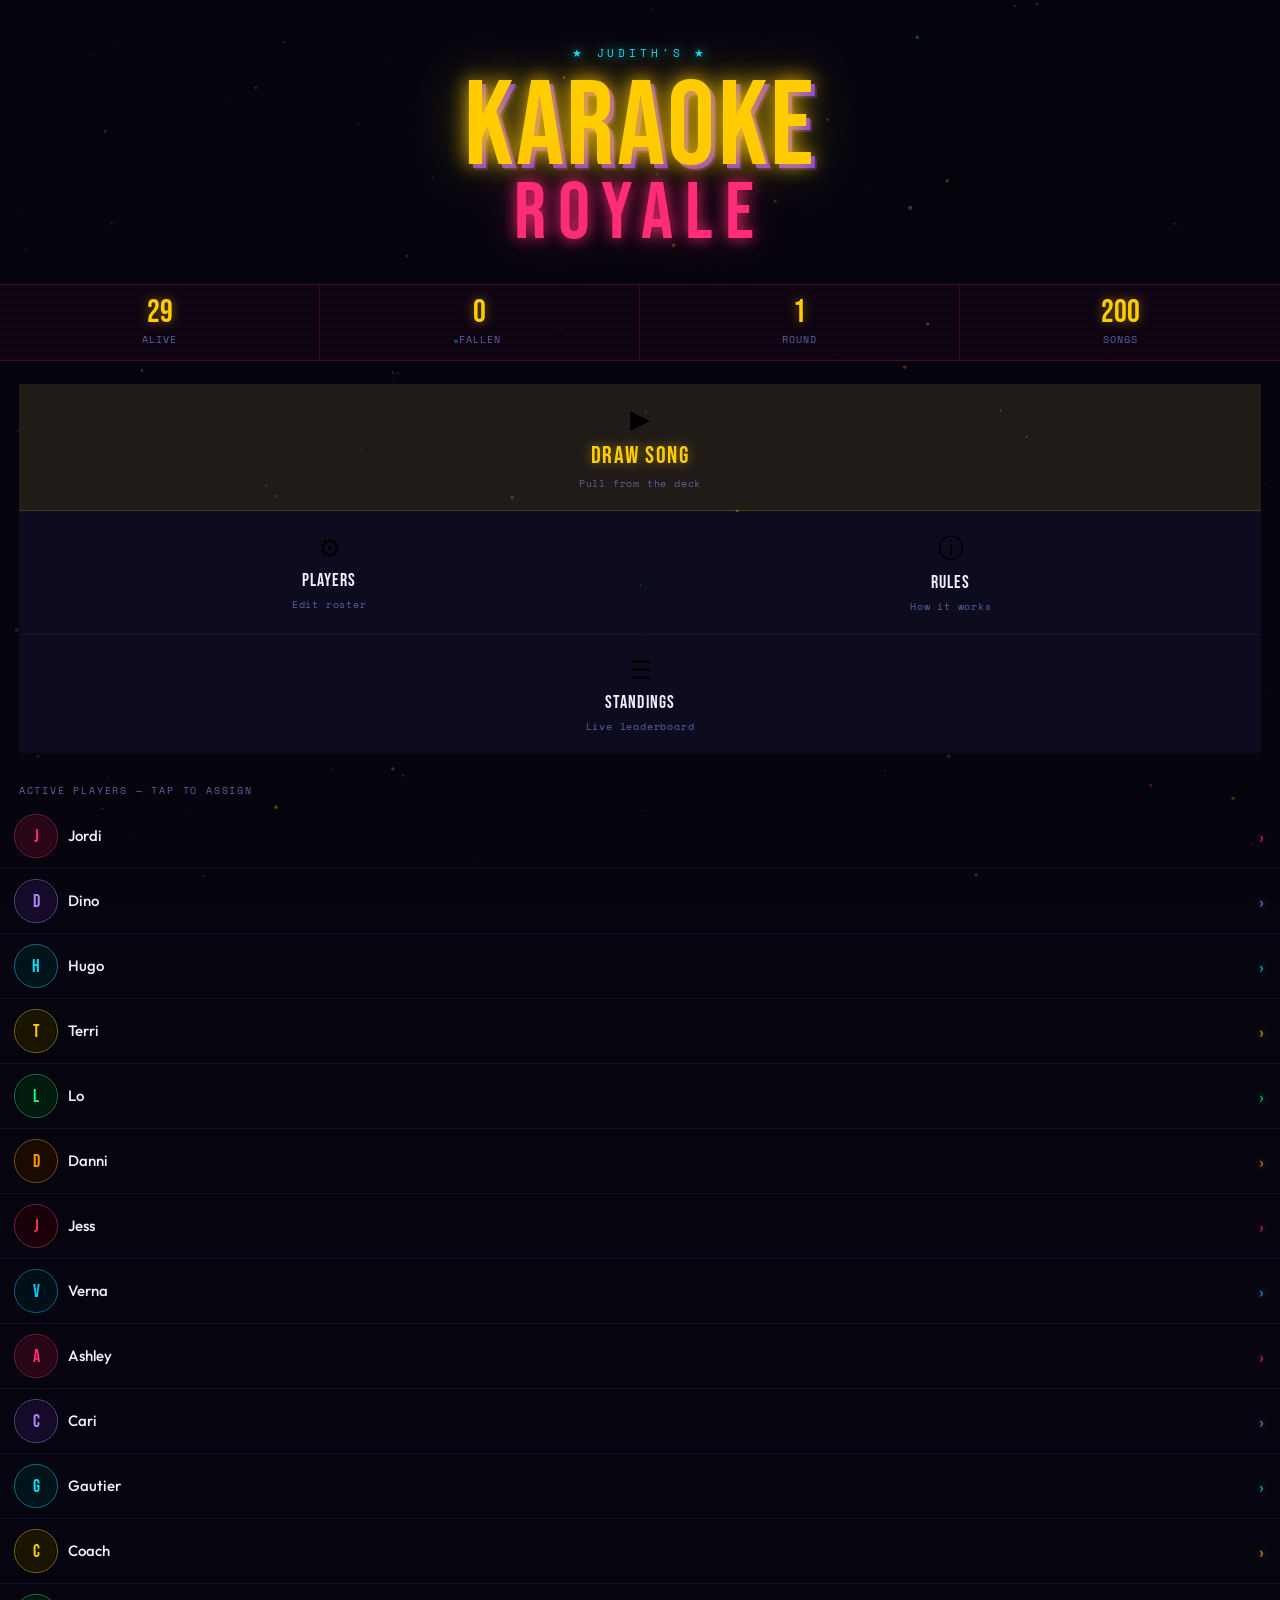
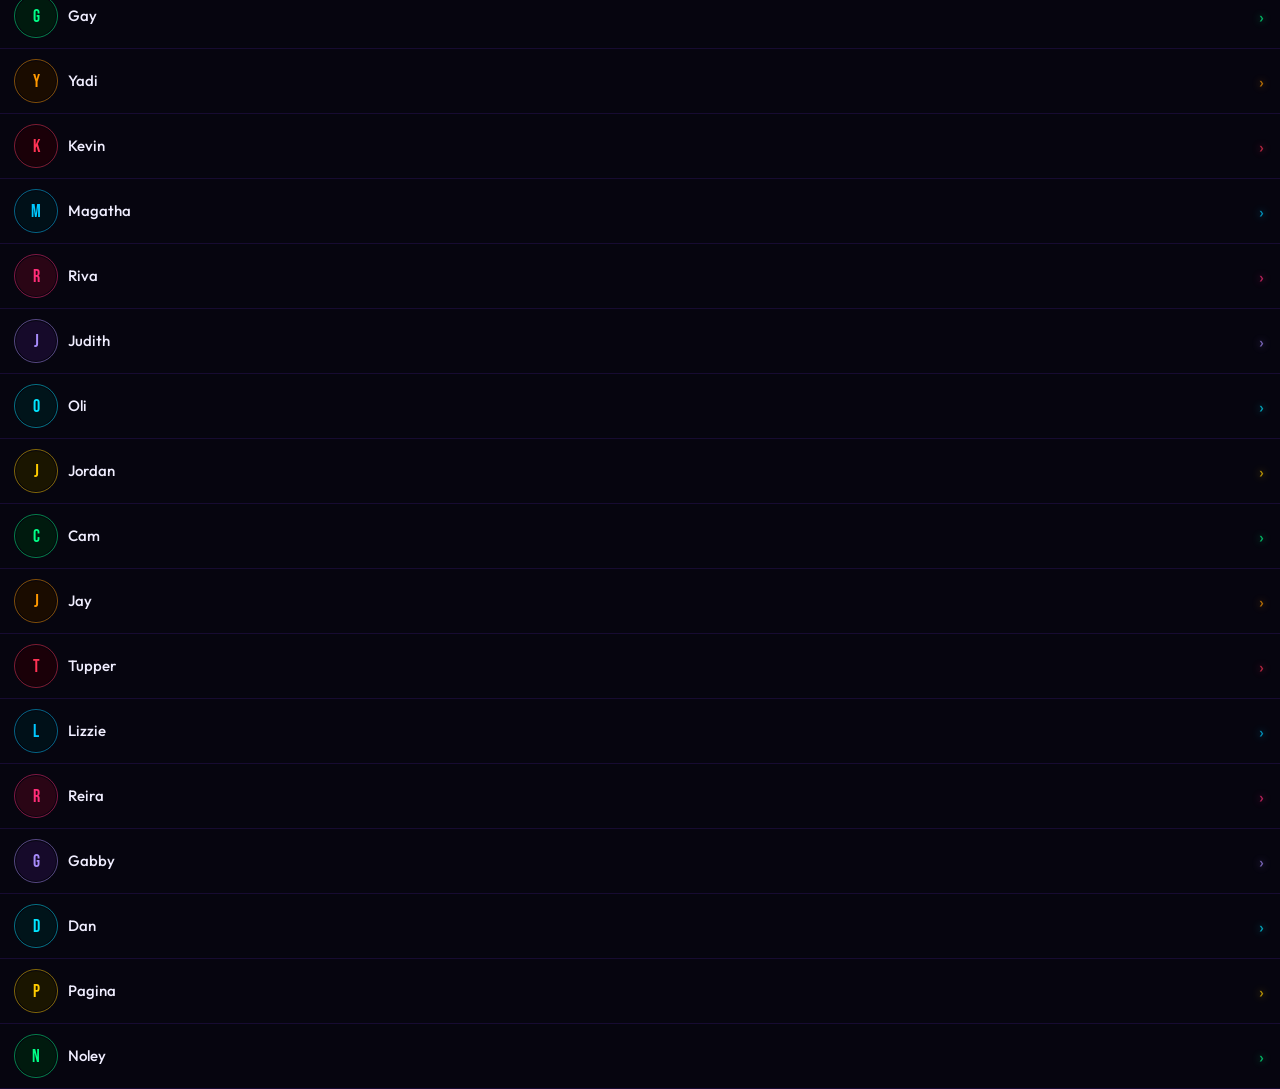
==== assets/games/karaoke-royale.html @ 1a789329 "Add Karaoke Showdown game with password gate and embedded Karaoke Royale app - Add Karaoke Showdown " ====
<!DOCTYPE html>
<html lang="en">
<head>
<meta charset="UTF-8">
<meta name="viewport" content="width=device-width, initial-scale=1.0">
<title>Karaoke Royale</title>
<link rel="preconnect" href="https://fonts.googleapis.com">
<link href="https://fonts.googleapis.com/css2?family=Bebas+Neue&family=Outfit:wght@300;400;500;600&family=Space+Mono:ital,wght@0,400;0,700;1,400&display=swap" rel="stylesheet">
<style>
:root {
  --bg: #06050f;
  --bg2: #0d0b1e;
  --bg3: #13112a;
  --neon: #ff2d78;
  --neon2: #7b2fff;
  --neon3: #00e5ff;
  --gold: #ffcc00;
  --gold2: #ff9900;
  --green: #00ff88;
  --red: #ff3355;
  --text: #f0eeff;
  --dim: #6060a0;
  --mid: #a090d0;
  --glow-pink: rgba(255,45,120,0.35);
  --glow-purple: rgba(123,47,255,0.35);
  --glow-cyan: rgba(0,229,255,0.3);
  --font-display: 'Bebas Neue', impact, sans-serif;
  --font-body: 'Outfit', sans-serif;
  --font-mono: 'Space Mono', monospace;
}

*{box-sizing:border-box;margin:0;padding:0}

html,body{
  background:var(--bg);
  color:var(--text);
  font-family:var(--font-body);
  font-size:15px;
  line-height:1.5;
  min-height:100vh;
  overflow-x:hidden;
  cursor:default;
}

/* ── Canvas background ── */
#bg-canvas{
  position:fixed;inset:0;z-index:0;
  pointer-events:none;
  opacity:0.6;
}

/* ── Scanlines overlay ── */
body::after{
  content:'';
  position:fixed;inset:0;
  background:repeating-linear-gradient(0deg,transparent,transparent 2px,rgba(0,0,0,0.08) 2px,rgba(0,0,0,0.08) 4px);
  pointer-events:none;z-index:1;
}

/* ── App shell ── */
#app{position:relative;z-index:2;min-height:100vh;}

/* ── Screen transitions ── */
.screen{display:none;animation:screenIn 0.4s cubic-bezier(.2,0,.1,1) both;}
.screen.active{display:block;}
@keyframes screenIn{
  from{opacity:0;transform:translateY(20px);}
  to{opacity:1;transform:translateY(0);}
}

/* ── Neon text ── */
.neon-text{
  text-shadow:0 0 10px currentColor,0 0 30px currentColor,0 0 60px currentColor;
}

/* ── Glitch animation ── */
@keyframes glitch{
  0%,95%,100%{transform:translate(0);}
  96%{transform:translate(-3px,1px);filter:hue-rotate(90deg);}
  97%{transform:translate(3px,-1px);filter:hue-rotate(-90deg);}
  98%{transform:translate(-2px,0);filter:none;}
  99%{transform:translate(2px,1px);}
}
.glitch{animation:glitch 4s infinite;}

/* ── Logo ── */
.logo-wrap{
  padding:3rem 1.5rem 2rem;
  text-align:center;
  position:relative;
}
.logo-top{
  font-family:var(--font-mono);
  font-size:11px;letter-spacing:.35em;
  color:var(--neon3);text-transform:uppercase;
  margin-bottom:12px;
  text-shadow:0 0 12px var(--neon3);
}
.logo-main{
  font-family:var(--font-display);
  font-size:clamp(70px,18vw,120px);
  line-height:.9;
  letter-spacing:.02em;
  color:var(--gold);
  text-shadow:0 0 20px var(--gold),0 0 60px rgba(255,204,0,0.4),4px 4px 0 #7b2fff,6px 6px 0 rgba(123,47,255,0.3);
}
.logo-royale{
  font-family:var(--font-display);
  font-size:clamp(40px,12vw,80px);
  line-height:1;
  letter-spacing:.15em;
  color:var(--neon);
  text-shadow:0 0 15px var(--neon),0 0 50px var(--glow-pink),2px 2px 0 #000;
  display:block;
  margin-top:-8px;
}
.logo-tagline{
  font-family:var(--font-mono);
  font-size:11px;letter-spacing:.2em;
  color:var(--dim);text-transform:uppercase;
  margin-top:14px;
}

/* ── Stat bar ── */
.stat-bar{
  display:grid;
  grid-template-columns:repeat(4,1fr);
  border-top:1px solid rgba(255,45,120,.2);
  border-bottom:1px solid rgba(255,45,120,.2);
  background:rgba(255,45,120,.04);
  margin:0 0 1.5rem;
}
.stat-cell{
  padding:.85rem .5rem;
  text-align:center;
  border-right:1px solid rgba(255,45,120,.15);
  position:relative;
}
.stat-cell:last-child{border-right:none;}
.stat-val{
  font-family:var(--font-display);
  font-size:32px;color:var(--gold);
  line-height:1;
  text-shadow:0 0 12px rgba(255,204,0,.5);
}
.stat-lbl{
  font-family:var(--font-mono);
  font-size:10px;color:var(--dim);
  text-transform:uppercase;letter-spacing:.1em;
  margin-top:3px;
}

/* ── Buttons ── */
.btn{
  display:inline-flex;align-items:center;gap:8px;
  padding:11px 22px;
  font-family:var(--font-body);font-size:13px;font-weight:600;
  letter-spacing:.06em;text-transform:uppercase;
  border:1px solid;border-radius:2px;
  cursor:pointer;
  transition:all .2s;
  position:relative;overflow:hidden;
  background:transparent;
}
.btn::before{
  content:'';position:absolute;inset:0;
  background:currentColor;opacity:0;
  transition:opacity .2s;
}
.btn:hover::before{opacity:.1;}
.btn:active{transform:scale(.97);}

.btn-neon{
  color:var(--neon);border-color:var(--neon);
  box-shadow:0 0 12px var(--glow-pink) inset,0 0 20px var(--glow-pink);
}
.btn-neon:hover{box-shadow:0 0 20px var(--glow-pink) inset,0 0 40px var(--glow-pink);}

.btn-gold{
  color:#000;background:var(--gold);border-color:var(--gold);
  box-shadow:0 0 20px rgba(255,204,0,.4);font-weight:700;
}
.btn-gold:hover{background:var(--gold2);box-shadow:0 0 35px rgba(255,204,0,.6);}

.btn-cyan{
  color:var(--neon3);border-color:var(--neon3);
  box-shadow:0 0 12px var(--glow-cyan) inset,0 0 20px var(--glow-cyan);
}
.btn-cyan:hover{box-shadow:0 0 24px var(--glow-cyan) inset,0 0 45px var(--glow-cyan);}

.btn-pass{
  color:var(--green);border-color:var(--green);
  box-shadow:0 0 16px rgba(0,255,136,.25) inset,0 0 24px rgba(0,255,136,.2);
}
.btn-pass:hover{box-shadow:0 0 30px rgba(0,255,136,.4) inset,0 0 50px rgba(0,255,136,.35);}

.btn-fail{
  color:var(--red);border-color:var(--red);
  box-shadow:0 0 16px rgba(255,51,85,.25) inset,0 0 24px rgba(255,51,85,.2);
}
.btn-fail:hover{box-shadow:0 0 30px rgba(255,51,85,.4) inset,0 0 50px rgba(255,51,85,.35);}

.btn-ghost{
  color:var(--dim);border-color:rgba(96,96,160,.35);
}
.btn-ghost:hover{color:var(--mid);border-color:var(--mid);}

.btn-sm{padding:7px 16px;font-size:12px;}

/* ── Top bar ── */
.topbar{
  display:flex;align-items:center;gap:12px;
  padding:.85rem 1.25rem;
  border-bottom:1px solid rgba(255,45,120,.2);
  background:rgba(6,5,15,.85);
  backdrop-filter:blur(8px);
  position:sticky;top:0;z-index:20;
}
.topbar-title{
  font-family:var(--font-display);
  font-size:22px;letter-spacing:.08em;
  color:var(--neon);
  text-shadow:0 0 12px var(--glow-pink);
  flex:1;
}

/* ── Player card ── */
.player-card{
  display:flex;align-items:center;gap:12px;
  padding:12px 16px;
  border-bottom:1px solid rgba(123,47,255,.15);
  cursor:pointer;
  transition:all .18s;
  position:relative;
  overflow:hidden;
}
.player-card::before{
  content:'';position:absolute;left:0;top:0;bottom:0;
  width:3px;
  background:var(--neon);
  transform:scaleY(0);
  transform-origin:center;
  transition:transform .2s;
}
.player-card:hover{background:rgba(255,45,120,.06);}
.player-card:hover::before{transform:scaleY(1);}
.player-card.eliminated{opacity:.3;cursor:default;pointer-events:none;}

/* ── Avatar ── */
.avatar{
  width:40px;height:40px;border-radius:50%;
  display:flex;align-items:center;justify-content:center;
  font-family:var(--font-display);font-size:18px;
  flex-shrink:0;position:relative;
}
.avatar::after{
  content:'';position:absolute;inset:-2px;
  border-radius:50%;
  border:1.5px solid currentColor;
  opacity:.5;
}

/* ── Song card ── */
.song-card{
  margin:1.25rem;
  border:1px solid rgba(255,204,0,.3);
  border-radius:4px;
  padding:1.75rem;
  position:relative;
  overflow:hidden;
  background:rgba(13,11,30,.8);
}
.song-card::before{
  content:'';
  position:absolute;top:0;left:0;right:0;height:2px;
  background:linear-gradient(90deg,var(--neon2),var(--gold),var(--neon));
}
.song-card-num{
  font-family:var(--font-mono);font-size:10px;
  color:var(--dim);letter-spacing:.2em;text-transform:uppercase;
  margin-bottom:1rem;
}
.song-title{
  font-family:var(--font-display);
  font-size:clamp(28px,5vw,44px);
  letter-spacing:.02em;line-height:1.1;
  color:var(--text);
  text-shadow:0 2px 20px rgba(123,47,255,.4);
  margin-bottom:6px;
}
.song-artist{
  font-family:var(--font-mono);font-size:13px;
  color:var(--mid);font-style:italic;
}
.verse-rule{
  display:flex;align-items:center;gap:10px;
  margin-top:1.25rem;padding:10px 14px;
  border:1px solid rgba(255,204,0,.25);
  background:rgba(255,204,0,.05);
  border-radius:2px;
  font-family:var(--font-mono);font-size:12px;
  color:var(--gold);letter-spacing:.03em;
}
.genre-pill{
  display:inline-block;
  padding:3px 12px;border-radius:1px;
  font-family:var(--font-mono);font-size:10px;
  font-weight:700;letter-spacing:.12em;text-transform:uppercase;
  background:rgba(0,229,255,.1);
  color:var(--neon3);
  border:1px solid rgba(0,229,255,.25);
  text-shadow:0 0 8px var(--neon3);
}

/* ── Vote zone ── */
.vote-zone{
  display:grid;grid-template-columns:1fr 1fr;
  gap:1px;background:rgba(255,255,255,.05);
  margin:1.25rem;
}
.vote-btn{
  background:var(--bg2);
  border:none;padding:2rem 1rem;
  display:flex;flex-direction:column;align-items:center;gap:10px;
  cursor:pointer;transition:all .2s;
  font-family:var(--font-body);
}
.vote-pass-btn{color:var(--green);}
.vote-pass-btn:hover{background:rgba(0,255,136,.08);box-shadow:inset 0 0 40px rgba(0,255,136,.1);}
.vote-fail-btn{color:var(--red);}
.vote-fail-btn:hover{background:rgba(255,51,85,.08);box-shadow:inset 0 0 40px rgba(255,51,85,.1);}
.vote-icon-big{font-size:40px;line-height:1;}
.vote-label{
  font-family:var(--font-display);font-size:22px;
  letter-spacing:.08em;
}
.vote-sub{font-size:11px;color:var(--dim);font-family:var(--font-mono);letter-spacing:.05em;}

/* ── Singer display ── */
.singer-wrap{
  display:flex;align-items:center;gap:14px;
  padding:1rem 1.25rem;
  background:rgba(255,45,120,.04);
  border-bottom:1px solid rgba(255,45,120,.15);
}

/* ── Next picker ── */
.next-chip{
  display:flex;align-items:center;gap:8px;
  padding:8px 14px;
  border:1px solid rgba(123,47,255,.3);
  border-radius:2px;background:transparent;
  color:var(--mid);
  font-family:var(--font-body);font-size:13px;
  cursor:pointer;transition:all .18s;
}
.next-chip:hover{border-color:var(--neon2);color:var(--neon2);background:rgba(123,47,255,.08);}
.next-chip.selected{border-color:var(--gold);color:var(--gold);background:rgba(255,204,0,.08);box-shadow:0 0 12px rgba(255,204,0,.15);}

/* ── Verdict screen ── */
.verdict-full{
  min-height:100vh;display:flex;flex-direction:column;
  align-items:center;justify-content:center;
  padding:2rem 1.5rem;text-align:center;
  position:relative;
}
.verdict-bg{
  position:absolute;inset:0;
  transition:background .3s;
  z-index:-1;
}
.verdict-icon{font-size:80px;line-height:1;margin-bottom:1.5rem;}
.verdict-name{
  font-family:var(--font-display);
  font-size:clamp(40px,10vw,72px);
  letter-spacing:.04em;line-height:1;
  margin-bottom:.5rem;
}
.verdict-status{
  font-family:var(--font-display);
  font-size:clamp(20px,5vw,36px);
  letter-spacing:.2em;
  margin-bottom:1rem;
}
.verdict-song{
  font-family:var(--font-mono);font-size:13px;
  color:var(--mid);max-width:340px;
  line-height:1.6;margin-bottom:2rem;
}

/* ── Winner screen ── */
.winner-hero{
  padding:3rem 1.5rem 2rem;text-align:center;
  position:relative;
}
.crown-icon{
  font-size:72px;display:inline-block;
  animation:crownPulse 2s infinite;
  filter:drop-shadow(0 0 20px var(--gold));
}
@keyframes crownPulse{
  0%,100%{transform:scale(1) rotate(-2deg);filter:drop-shadow(0 0 20px var(--gold));}
  50%{transform:scale(1.08) rotate(2deg);filter:drop-shadow(0 0 40px var(--gold)) drop-shadow(0 0 60px var(--gold2));}
}
.winner-name{
  font-family:var(--font-display);
  font-size:clamp(50px,14vw,96px);
  letter-spacing:.02em;line-height:.95;
  color:var(--gold);
  text-shadow:0 0 20px rgba(255,204,0,.5),0 0 60px rgba(255,204,0,.25),4px 4px 0 var(--neon2);
}
.winner-label{
  font-family:var(--font-mono);font-size:11px;
  color:var(--neon3);letter-spacing:.3em;
  text-transform:uppercase;margin-bottom:8px;
  text-shadow:0 0 10px var(--neon3);
}

/* ── Elimination list ── */
.elim-row{
  display:flex;align-items:center;gap:12px;
  padding:10px 16px;
  border-bottom:1px solid rgba(123,47,255,.1);
  transition:background .15s;
}
.elim-row:hover{background:rgba(123,47,255,.04);}
.elim-row:last-child{border-bottom:none;}
.elim-rank{
  font-family:var(--font-mono);font-size:11px;
  color:var(--dim);width:28px;text-align:right;
}

/* ── Rules ── */
.rule-item{
  display:flex;gap:1.25rem;
  padding:1.1rem 1.5rem;
  border-bottom:1px solid rgba(123,47,255,.15);
}
.rule-item:last-child{border-bottom:none;}
.rule-num{
  font-family:var(--font-display);font-size:36px;
  color:var(--neon2);opacity:.4;line-height:1;
  flex-shrink:0;width:32px;
  text-shadow:0 0 12px var(--neon2);
}
.rule-title{font-weight:600;margin-bottom:4px;font-size:15px;}
.rule-body{font-size:13px;color:var(--mid);line-height:1.6;}

/* ── Section label ── */
.section-label{
  font-family:var(--font-mono);font-size:10px;
  color:var(--dim);text-transform:uppercase;letter-spacing:.18em;
  padding:.75rem 1.25rem .4rem;
}

/* ── Divider ── */
.divider{
  height:1px;
  background:linear-gradient(90deg,transparent,rgba(255,45,120,.35),transparent);
  margin:1.5rem 1.25rem;
}

/* ── Textarea ── */
textarea{
  width:100%;background:rgba(13,11,30,.9);
  border:1px solid rgba(123,47,255,.3);border-radius:2px;
  color:var(--text);font-family:var(--font-mono);font-size:13px;
  padding:1rem;resize:vertical;outline:none;line-height:1.9;
}
textarea:focus{border-color:var(--neon2);box-shadow:0 0 0 2px rgba(123,47,255,.15);}

/* ── Bottom action bar ── */
.action-bar{
  display:flex;gap:10px;flex-wrap:wrap;
  padding:1.25rem;
}

/* ── Animated border ── */
@keyframes borderSpin{
  0%{background-position:0% 50%;}
  100%{background-position:200% 50%;}
}
.animated-border{
  position:relative;
  padding:1px;
  background:linear-gradient(90deg,var(--neon),var(--neon2),var(--gold),var(--neon3),var(--neon));
  background-size:200% 100%;
  animation:borderSpin 4s linear infinite;
  border-radius:4px;
}
.animated-border-inner{
  background:var(--bg2);border-radius:3px;
  padding:1.75rem;
}

/* ── Home action grid ── */
.home-actions{
  display:grid;grid-template-columns:1fr 1fr;
  gap:1px;background:rgba(255,255,255,.05);
  margin:0 1.25rem 1.25rem;
}
.home-action-btn{
  background:var(--bg2);border:none;
  padding:1.25rem 1rem;
  display:flex;flex-direction:column;align-items:center;gap:6px;
  cursor:pointer;transition:all .2s;
  font-family:var(--font-body);
}
.home-action-btn:hover{background:rgba(123,47,255,.12);}
.home-action-icon{font-size:26px;}
.home-action-label{font-family:var(--font-display);font-size:18px;letter-spacing:.06em;color:var(--text);}
.home-action-sub{font-family:var(--font-mono);font-size:10px;color:var(--dim);letter-spacing:.08em;}

/* ── Scrollbar ── */
::-webkit-scrollbar{width:3px;}
::-webkit-scrollbar-track{background:var(--bg);}
::-webkit-scrollbar-thumb{background:var(--neon2);border-radius:2px;}

/* ── Ping animation ── */
@keyframes ping{
  0%{transform:scale(1);opacity:1;}
  75%,100%{transform:scale(2.5);opacity:0;}
}
.ping{
  position:absolute;border-radius:50%;
  animation:ping 1.5s cubic-bezier(0,0,.2,1) infinite;
}

@media(max-width:420px){
  .home-actions{grid-template-columns:1fr;}
  .vote-zone{grid-template-columns:1fr;}
}
</style>
</head>
<body>

<canvas id="bg-canvas"></canvas>

<div id="app">

<!-- ══ HOME ══════════════════════════════════════════════ -->
<div class="screen active" id="s-home">
  <div class="logo-wrap">
    <div class="logo-top">&#9733; Judith's &#9733;</div>
    <div class="logo-main glitch">KARAOKE</div>
    <span class="logo-royale">ROYALE</span>
  </div>

  <div class="stat-bar" id="home-stats">
    <div class="stat-cell"><div class="stat-val" id="h-alive">29</div><div class="stat-lbl">Alive</div></div>
    <div class="stat-cell"><div class="stat-val" id="h-elim">0</div><div class="stat-lbl">Fallen</div></div>
    <div class="stat-cell"><div class="stat-val" id="h-round">1</div><div class="stat-lbl">Round</div></div>
    <div class="stat-cell"><div class="stat-val" id="h-left">200</div><div class="stat-lbl">Songs</div></div>
  </div>

  <div class="home-actions">
    <button class="home-action-btn" onclick="drawSong()" style="grid-column:1/-1;background:rgba(255,204,0,.06);border-bottom:1px solid rgba(255,204,0,.15);">
      <div class="home-action-icon">&#9654;</div>
      <div class="home-action-label" style="color:var(--gold);font-size:24px;text-shadow:0 0 12px rgba(255,204,0,.5)">Draw Song</div>
      <div class="home-action-sub">Pull from the deck</div>
    </button>
    <button class="home-action-btn" onclick="go('s-setup')">
      <div class="home-action-icon">&#9881;</div>
      <div class="home-action-label">Players</div>
      <div class="home-action-sub">Edit roster</div>
    </button>
    <button class="home-action-btn" onclick="go('s-rules')">
      <div class="home-action-icon">&#9432;</div>
      <div class="home-action-label">Rules</div>
      <div class="home-action-sub">How it works</div>
    </button>
    <button class="home-action-btn" onclick="go('s-standings')" style="grid-column:1/-1;border-top:1px solid rgba(255,255,255,.04);">
      <div class="home-action-icon">&#9776;</div>
      <div class="home-action-label">Standings</div>
      <div class="home-action-sub">Live leaderboard</div>
    </button>
  </div>

  <div class="section-label">Active players — tap to assign</div>
  <div id="home-players"></div>
</div>

<!-- ══ RULES ═════════════════════════════════════════════ -->
<div class="screen" id="s-rules">
  <div class="topbar">
    <button class="btn btn-ghost btn-sm" onclick="go('s-home')">&larr;</button>
    <div class="topbar-title">The Rules</div>
  </div>
  <div style="padding:1.25rem 0">
    <div class="rule-item">
      <div class="rule-num">I</div>
      <div><div class="rule-title">Draw a song</div><div class="rule-body">A random track is pulled from the 200-song deck. The active player has no choice — you play what fate gives you.</div></div>
    </div>
    <div class="rule-item">
      <div class="rule-num">II</div>
      <div><div class="rule-title">Two full verses or you're done</div><div class="rule-body">No humming, no skipping to the chorus, no mumbling. You must deliver at least two recognisable verses. The crowd decides.</div></div>
    </div>
    <div class="rule-item">
      <div class="rule-num">III</div>
      <div><div class="rule-title">Majority vote</div><div class="rule-body">The group votes Pass or Fail after the performance. Majority rules. A tie goes to the singer — they survive.</div></div>
    </div>
    <div class="rule-item">
      <div class="rule-num">IV</div>
      <div><div class="rule-title">The condemned's final act</div><div class="rule-body">Fail and you're out. The song returns to the deck. The eliminated player chooses who faces the mic next — their final act of power.</div></div>
    </div>
    <div class="rule-item">
      <div class="rule-num">V</div>
      <div><div class="rule-title">Last voice standing</div><div class="rule-body">No points. No medals. Pure survival. When one singer remains, they are crowned the Karaoke Royale champion.</div></div>
    </div>
  </div>
  <div style="padding:1.25rem;text-align:center;">
    <button class="btn btn-gold" onclick="drawSong()">&#9654;&nbsp; Begin the Royale</button>
  </div>
</div>

<!-- ══ SETUP ══════════════════════════════════════════════ -->
<div class="screen" id="s-setup">
  <div class="topbar">
    <button class="btn btn-ghost btn-sm" onclick="go('s-home')">&larr;</button>
    <div class="topbar-title">Edit Players</div>
  </div>
  <div style="padding:1.25rem">
    <p style="color:var(--mid);font-size:13px;margin-bottom:1rem;font-family:var(--font-mono);">One name per line. Save resets the entire game.</p>
    <textarea id="player-input" rows="15" spellcheck="false"></textarea>
    <div class="action-bar" style="padding:1rem 0 0">
      <button class="btn btn-gold" onclick="savePlayers()">&#10003;&nbsp; Save &amp; Reset</button>
      <button class="btn btn-ghost" onclick="go('s-home')">Cancel</button>
    </div>
  </div>
</div>

<!-- ══ SONG STAGE ═════════════════════════════════════════ -->
<div class="screen" id="s-song">
  <div class="topbar">
    <button class="btn btn-ghost btn-sm" onclick="go('s-home')">&larr;</button>
    <div class="topbar-title" id="song-topbar-title">Round 1</div>
    <div style="font-family:var(--font-mono);font-size:11px;color:var(--neon3);text-shadow:0 0 8px var(--neon3)" id="alive-count">26 alive</div>
  </div>

  <div class="singer-wrap" id="singer-block">
    <div class="avatar" id="singer-av" style="background:#1a1030;color:#ff2d78;border-color:#ff2d78">?</div>
    <div style="flex:1">
      <div style="font-family:var(--font-mono);font-size:10px;color:var(--dim);letter-spacing:.15em;text-transform:uppercase">On stage now</div>
      <div style="font-size:17px;font-weight:600" id="singer-nm">—</div>
    </div>
    <div class="genre-pill" id="genre-tag">Genre</div>
  </div>

  <div class="animated-border" style="margin:1.25rem">
    <div class="animated-border-inner">
      <div class="song-card-num" id="song-num-lbl">Song — / 200</div>
      <div class="song-title" id="song-t">—</div>
      <div class="song-artist" id="song-a">—</div>
      <div class="verse-rule">
        &#9834;&nbsp; Minimum <strong style="color:#fff">two full verses</strong> &nbsp;&#9834;
      </div>
    </div>
  </div>

  <div style="padding:0 1.25rem;margin-bottom:.75rem;">
    <div class="section-label" style="padding:0 0 .5rem">Group verdict</div>
  </div>
  <div class="vote-zone">
    <button class="vote-btn vote-pass-btn" onclick="vote('pass')">
      <div class="vote-icon-big">&#128077;</div>
      <div class="vote-label">Pass</div>
      <div class="vote-sub">They survived</div>
    </button>
    <button class="vote-btn vote-fail-btn" onclick="vote('fail')">
      <div class="vote-icon-big">&#128078;</div>
      <div class="vote-label">Fail</div>
      <div class="vote-sub">Eliminated</div>
    </button>
  </div>
  <button onclick="vote('skip')" style="width:100%;background:transparent;border:none;border-top:1px solid rgba(255,255,255,.06);padding:.75rem;color:var(--dim);font-family:var(--font-mono);font-size:11px;letter-spacing:.08em;cursor:pointer;transition:color .2s;" onmouseover="this.style.color='var(--mid)'" onmouseout="this.style.color='var(--dim)'">
    Song unknown — redraw &#8635;
  </button>

  <div style="padding:1.25rem">
    <div class="section-label" style="padding:0 0 .75rem">Condemned picks next victim</div>
    <div id="next-wrap" style="display:flex;flex-wrap:wrap;gap:6px;"></div>
  </div>
</div>

<!-- ══ VERDICT ════════════════════════════════════════════ -->
<div class="screen" id="s-verdict">
  <div class="verdict-full">
    <div class="verdict-bg" id="v-bg"></div>
    <div class="verdict-icon" id="v-icon">—</div>
    <div class="verdict-name" id="v-name">—</div>
    <div class="verdict-status" id="v-status">—</div>
    <div class="verdict-song" id="v-song">—</div>
    <div style="display:flex;gap:12px;flex-wrap:wrap;justify-content:center" id="v-btns"></div>
  </div>
</div>

<!-- ══ STANDINGS ══════════════════════════════════════════ -->
<div class="screen" id="s-standings">
  <div class="topbar">
    <button class="btn btn-ghost btn-sm" onclick="go('s-home')">&larr;</button>
    <div class="topbar-title">Standings</div>
  </div>
  <div style="padding-bottom:2rem" id="standings-list"></div>
</div>

<!-- ══ WINNER ══════════════════════════════════════════════ -->
<div class="screen" id="s-winner">
  <div style="min-height:100vh;display:flex;flex-direction:column;align-items:center;justify-content:center;padding:2rem 1.5rem;text-align:center;position:relative;">
    <div style="position:absolute;inset:0;background:radial-gradient(ellipse at 50% 40%,rgba(255,204,0,.12) 0%,rgba(255,45,120,.06) 40%,transparent 70%);pointer-events:none;z-index:0;"></div>
    <div style="position:relative;z-index:1;width:100%;">
      <div style="font-family:var(--font-mono);font-size:10px;letter-spacing:.35em;color:var(--neon3);text-transform:uppercase;text-shadow:0 0 10px var(--neon3);margin-bottom:1rem;">Last voice standing</div>
      <div class="crown-icon" style="font-size:80px;margin-bottom:.5rem;">&#9813;</div>
      <div style="font-family:var(--font-display);font-size:clamp(16px,5vw,22px);letter-spacing:.4em;color:var(--neon);text-shadow:0 0 15px var(--glow-pink);text-transform:uppercase;margin-bottom:.75rem;">Karaoke Royale Champion</div>
      <div class="winner-name glitch" id="w-name" style="margin-bottom:.75rem;">—</div>
      <p style="font-family:var(--font-mono);font-size:12px;color:var(--mid);margin-bottom:2.5rem;" id="w-sub"></p>
      <div style="display:flex;gap:12px;justify-content:center;flex-wrap:wrap;margin-bottom:3rem;">
        <button class="btn btn-gold" onclick="go('s-standings')">&#9776;&nbsp; Final Standings</button>
        <button class="btn btn-ghost" onclick="resetAll()">&#8635;&nbsp; New Royale</button>
      </div>
      <div style="width:100%;border-top:1px solid rgba(255,204,0,.2);padding-top:1.5rem;text-align:left;">
        <div class="section-label" style="padding:0 0 .75rem;">Fell before glory</div>
        <div id="w-elim-list"></div>
      </div>
    </div>
  </div>
</div>

</div><!-- #app -->

<script>
/* ── Particle canvas ── */
const canvas=document.getElementById('bg-canvas');
const ctx=canvas.getContext('2d');
let W,H,particles=[];
function resizeCanvas(){W=canvas.width=window.innerWidth;H=canvas.height=window.innerHeight;}
resizeCanvas();
window.addEventListener('resize',resizeCanvas);

const PCOLORS=['#ff2d78','#7b2fff','#00e5ff','#ffcc00','#00ff88'];
function mkParticle(){
  return{
    x:Math.random()*W,y:Math.random()*H,
    vx:(Math.random()-.5)*.4,vy:(Math.random()-.5)*.4-.2,
    size:Math.random()*1.5+.5,
    color:PCOLORS[Math.floor(Math.random()*PCOLORS.length)],
    life:Math.random(),
    decay:Math.random()*.003+.001
  };
}
for(let i=0;i<120;i++)particles.push(mkParticle());

function animCanvas(){
  ctx.clearRect(0,0,W,H);
  particles.forEach((p,i)=>{
    p.x+=p.vx;p.y+=p.vy;p.life-=p.decay;
    if(p.life<=0||p.x<0||p.x>W||p.y<0||p.y>H){particles[i]=mkParticle();}
    ctx.globalAlpha=p.life*.7;
    ctx.fillStyle=p.color;
    ctx.beginPath();ctx.arc(p.x,p.y,p.size,0,Math.PI*2);ctx.fill();
  });
  ctx.globalAlpha=1;
  requestAnimationFrame(animCanvas);
}
animCanvas();

/* ── Data ── */
const SONGS=[
["Don't Stop Believin'","Journey","Rock"],["Bohemian Rhapsody","Queen","Rock"],["Dancing Queen","ABBA","Pop"],
["Livin' on a Prayer","Bon Jovi","Rock"],["Sweet Caroline","Neil Diamond","Classic"],["Mr. Brightside","The Killers","Indie"],
["Total Eclipse of the Heart","Bonnie Tyler","Power Ballad"],["Wonderwall","Oasis","Indie"],["Africa","Toto","80s"],
["Summer Nights","Grease Cast","Musical"],["I Will Survive","Gloria Gaynor","Disco"],["Shallow","Lady Gaga","Pop Ballad"],
["Valerie","Amy Winehouse","Soul"],["September","Earth Wind & Fire","Funk"],["Poker Face","Lady Gaga","Pop"],
["Lose Yourself","Eminem","Hip-Hop"],["Somebody That I Used to Know","Gotye","Indie"],["Under Pressure","Queen","Rock"],
["Hit Me Baby One More Time","Britney Spears","Pop"],["Gold Digger","Kanye West","Hip-Hop"],["Roxanne","The Police","Rock"],
["Girls Just Wanna Have Fun","Cyndi Lauper","80s"],["Teenage Dream","Katy Perry","Pop"],["Take Me to Church","Hozier","Indie"],
["Superstition","Stevie Wonder","Soul"],["Waterloo","ABBA","Pop"],["Eye of the Tiger","Survivor","Rock"],
["Don't You Want Me","Human League","80s"],["Respect","Aretha Franklin","Soul"],["Stayin' Alive","Bee Gees","Disco"],
["Killing Me Softly","Fugees","R&B"],["No Scrubs","TLC","R&B"],["Since U Been Gone","Kelly Clarkson","Pop Rock"],
["Beautiful Day","U2","Rock"],["With or Without You","U2","Rock"],["Smells Like Teen Spirit","Nirvana","Grunge"],
["Come As You Are","Nirvana","Grunge"],["Basket Case","Green Day","Punk"],["Boulevard of Broken Dreams","Green Day","Punk"],
["Yellow","Coldplay","Indie"],["Fix You","Coldplay","Indie"],["Viva la Vida","Coldplay","Indie"],
["Chasing Cars","Snow Patrol","Indie"],["Skinny Love","Bon Iver","Indie Folk"],["Pumped Up Kicks","Foster the People","Indie"],
["Dog Days Are Over","Florence + The Machine","Indie"],["Rolling in the Deep","Adele","Pop Soul"],
["Someone Like You","Adele","Pop Soul"],["Hello","Adele","Pop Soul"],["Skyfall","Adele","Pop"],
["Levels","Avicii","EDM"],["Wake Me Up","Avicii","EDM"],["Lean On","Major Lazer","Pop"],
["Shape of You","Ed Sheeran","Pop"],["Thinking Out Loud","Ed Sheeran","Pop"],["Perfect","Ed Sheeran","Pop"],
["Photograph","Ed Sheeran","Pop"],["Bad Blood","Taylor Swift","Pop"],["Shake It Off","Taylor Swift","Pop"],
["Love Story","Taylor Swift","Country Pop"],["Blank Space","Taylor Swift","Pop"],["Anti-Hero","Taylor Swift","Pop"],
["Cruel Summer","Taylor Swift","Pop"],["cardigan","Taylor Swift","Indie Pop"],["Uptown Funk","Bruno Mars","Funk Pop"],
["Grenade","Bruno Mars","Pop"],["Locked Out of Heaven","Bruno Mars","Pop"],["24K Magic","Bruno Mars","R&B"],
["Blinding Lights","The Weeknd","Synthpop"],["Starboy","The Weeknd","R&B"],["Save Your Tears","The Weeknd","Synthpop"],
["Drivers License","Olivia Rodrigo","Pop"],["Good 4 U","Olivia Rodrigo","Pop Punk"],["Traitor","Olivia Rodrigo","Pop"],
["Levitating","Dua Lipa","Pop"],["Don't Start Now","Dua Lipa","Pop"],["Physical","Dua Lipa","Pop"],
["Watermelon Sugar","Harry Styles","Pop"],["As It Was","Harry Styles","Pop"],["Sign of the Times","Harry Styles","Pop Rock"],
["Bad Guy","Billie Eilish","Pop"],["Ocean Eyes","Billie Eilish","Pop"],["Circles","Post Malone","Pop Hip-Hop"],
["Sunflower","Post Malone","Pop"],["God's Plan","Drake","Hip-Hop"],["Hotline Bling","Drake","R&B"],
["HUMBLE.","Kendrick Lamar","Hip-Hop"],["Swimming Pools","Kendrick Lamar","Hip-Hop"],
["Power","Kanye West","Hip-Hop"],["Stronger","Kanye West","Hip-Hop"],["99 Problems","Jay-Z","Hip-Hop"],
["Empire State of Mind","Jay-Z","Hip-Hop"],["California Love","2Pac","Hip-Hop"],["Changes","2Pac","Hip-Hop"],
["Juicy","Notorious B.I.G.","Hip-Hop"],["Stan","Eminem","Hip-Hop"],["The Real Slim Shady","Eminem","Hip-Hop"],
["Crazy in Love","Beyoncé","R&B"],["Single Ladies","Beyoncé","Pop"],["Halo","Beyoncé","Pop"],
["Formation","Beyoncé","R&B"],["Moves Like Jagger","Maroon 5","Pop Rock"],["Sugar","Maroon 5","Pop"],
["She Will Be Loved","Maroon 5","Pop Rock"],["All I Want for Christmas Is You","Mariah Carey","Christmas"],
["Hero","Mariah Carey","R&B"],["We Belong Together","Mariah Carey","R&B"],["Fantasy","Mariah Carey","R&B"],
["Burn","Usher","R&B"],["Yeah!","Usher","Hip-Hop R&B"],["No One","Alicia Keys","R&B"],
["Fallin'","Alicia Keys","R&B"],["If I Ain't Got You","Alicia Keys","R&B"],["Girl on Fire","Alicia Keys","R&B"],
["Beautiful","Christina Aguilera","Pop"],["Fighter","Christina Aguilera","Pop"],["Toxic","Britney Spears","Pop"],
["Oops I Did It Again","Britney Spears","Pop"],["Womanizer","Britney Spears","Pop"],
["Despacito","Luis Fonsi","Latin"],["Hips Don't Lie","Shakira","Latin Pop"],["Livin' La Vida Loca","Ricky Martin","Latin Pop"],
["Smooth","Santana","Latin Rock"],["Jump","Van Halen","Rock"],["Here I Go Again","Whitesnake","Rock"],
["You Give Love a Bad Name","Bon Jovi","Rock"],["Sweet Child O' Mine","Guns N' Roses","Rock"],
["Paradise City","Guns N' Roses","Rock"],["Welcome to the Jungle","Guns N' Roses","Rock"],
["November Rain","Guns N' Roses","Rock"],["Enter Sandman","Metallica","Metal"],
["Nothing Else Matters","Metallica","Metal"],["Creep","Radiohead","Indie"],["Karma Police","Radiohead","Indie"],
["Everlong","Foo Fighters","Rock"],["Best of You","Foo Fighters","Rock"],
["Don't Look Back in Anger","Oasis","Indie"],["Common People","Pulp","Britpop"],
["Angels","Robbie Williams","Pop"],["Feel","Robbie Williams","Pop"],
["Back for Good","Take That","Pop"],["How Deep Is Your Love","Bee Gees","Disco"],
["Iris","Goo Goo Dolls","Rock"],["Let Her Go","Passenger","Folk Pop"],
["Riptide","Vance Joy","Indie Pop"],["Budapest","George Ezra","Pop"],["Shotgun","George Ezra","Pop"],
["Pompeii","Bastille","Indie Pop"],["Human","Rag'n'Bone Man","Soul Pop"],
["Stay With Me","Sam Smith","Pop Soul"],["Too Good at Goodbyes","Sam Smith","Pop Soul"],
["What's Going On","Marvin Gaye","Soul"],["Sexual Healing","Marvin Gaye","Soul"],
["Ain't No Sunshine","Bill Withers","Soul"],["Lean on Me","Bill Withers","Soul"],
["Ring of Fire","Johnny Cash","Country"],["Jolene","Dolly Parton","Country"],["9 to 5","Dolly Parton","Country"],
["I Will Always Love You","Whitney Houston","Ballad"],["Greatest Love of All","Whitney Houston","Pop"],
["Like a Prayer","Madonna","Pop"],["Material Girl","Madonna","Pop"],["Vogue","Madonna","Pop"],
["Born This Way","Lady Gaga","Pop"],["Edge of Glory","Lady Gaga","Pop"],["Just Dance","Lady Gaga","Pop"],
["Mr. Jones","Counting Crows","Rock"],["Basket Case","Green Day","Punk"],
["Boulevard of Broken Dreams","Green Day","Punk"],["Song 2","Blur","Indie"],
["Parklife","Blur","Britpop"],["Dancing in the Moonlight","Toploader","Pop Rock"],
["Let Me Entertain You","Robbie Williams","Pop"],["Night Fever","Bee Gees","Disco"],
["Fix You","Coldplay","Indie"],["The Scientist","Coldplay","Indie"],
["Just the Way You Are","Bruno Mars","Pop"],["24K Magic","Bruno Mars","R&B"],
["Congratulations","Post Malone","Hip-Hop"],["Mo Money Mo Problems","Notorious B.I.G.","Hip-Hop"],
["DNA.","Kendrick Lamar","Hip-Hop"],["One Dance","Drake","Afrobeats"],
["Latch","Disclosure","Electronic"],["Skin","Rag'n'Bone Man","Soul Pop"],
["Writing's on the Wall","Sam Smith","Pop"],["Let's Get It On","Marvin Gaye","Soul"],
["Just the Two of Us","Grover Washington Jr.","R&B"],["Whenever Wherever","Shakira","Latin Pop"],
["La Bamba","Ritchie Valens","Latin Rock"],["Pour Some Sugar on Me","Def Leppard","Rock"],
["Rock of Ages","Def Leppard","Rock"],["Running With the Devil","Van Halen","Rock"],
["Bound 2","Kanye West","Hip-Hop"],["New York State of Mind","Jay-Z","Hip-Hop"],
["Gin & Juice","Snoop Dogg","Hip-Hop"],["Next Episode","Dr. Dre","Hip-Hop"],
["Without Me","Eminem","Hip-Hop"],["Lose Yourself","Eminem","Hip-Hop"],
["Applause","Lady Gaga","Pop"],["Hung Up","Madonna","Pop"],
["Memory","Musical","Classic"],["Don't Cry for Me Argentina","Musical","Classic"],
["Angels","Robbie Williams","Pop"],["She","Elvis Costello","Classic"],
["Always on My Mind","Elvis Presley","Classic"],["Suspicious Minds","Elvis Presley","Classic"],
["Hound Dog","Elvis Presley","Classic"],["Johnny B. Goode","Chuck Berry","Rock n Roll"]
];

const PALETTES=[
  {bg:'rgba(255,45,120,.12)',text:'#ff2d78',border:'rgba(255,45,120,.6)',av:'#2a0515'},
  {bg:'rgba(123,47,255,.12)',text:'#a78bfa',border:'rgba(123,47,255,.6)',av:'#160a2a'},
  {bg:'rgba(0,229,255,.1)',text:'#00e5ff',border:'rgba(0,229,255,.5)',av:'#00141a'},
  {bg:'rgba(255,204,0,.1)',text:'#ffcc00',border:'rgba(255,204,0,.5)',av:'#1a1500'},
  {bg:'rgba(0,255,136,.1)',text:'#00ff88',border:'rgba(0,255,136,.5)',av:'#001a0e'},
  {bg:'rgba(255,153,0,.1)',text:'#ff9900',border:'rgba(255,153,0,.5)',av:'#1a0c00'},
  {bg:'rgba(255,51,85,.1)',text:'#ff3355',border:'rgba(255,51,85,.5)',av:'#1a0008'},
  {bg:'rgba(0,200,255,.1)',text:'#00c8ff',border:'rgba(0,200,255,.5)',av:'#001018'},
];
const gp=i=>PALETTES[i%PALETTES.length];

let players=[],deck=[],songIdx=0,currentSinger=0,round=1,elimOrder=[],nextSinger=-1;

function shuffle(a){for(let i=a.length-1;i>0;i--){const j=Math.floor(Math.random()*(i+1));[a[i],a[j]]=[a[j],a[i]];}return a;}
function initPlayers(){
  const names=shuffle(["Tupper","Ashley","Cam","Cari","Coach","Dan","Danni","Dino","Gabby","Gautier","Hugo","Gay","Jay","Jess","Jordan","Jordi","Judith","Kevin","Lo","Reira","Lizzie","Magatha","Noley","Oli","Pagina","Riva","Terri","Verna","Yadi"]);
  players=names.map((n,i)=>({name:n,idx:i,alive:true,elimRound:null,elimSong:null}));
}
function initDeck(){
  const d=[...SONGS];
  for(let i=d.length-1;i>0;i--){const j=Math.floor(Math.random()*(i+1));[d[i],d[j]]=[d[j],d[i]];}
  deck=d;songIdx=0;
}
function go(id){
  document.querySelectorAll('.screen').forEach(s=>s.classList.remove('active'));
  const el=document.getElementById(id);
  el.classList.add('active');
  window.scrollTo(0,0);
  if(id==='s-home')updateHome();
  if(id==='s-standings')renderStandings();
  if(id==='s-setup')document.getElementById('player-input').value=players.map(p=>p.name).join('\n');
}
function updateHome(){
  const alive=players.filter(p=>p.alive);
  document.getElementById('h-alive').textContent=alive.length;
  document.getElementById('h-elim').textContent=players.filter(p=>!p.alive).length;
  document.getElementById('h-round').textContent=round;
  document.getElementById('h-left').textContent=Math.max(0,200-songIdx);
  const c=document.getElementById('home-players');
  if(!alive.length){c.innerHTML='';return;}
  c.innerHTML=alive.map(p=>{
    const pal=gp(p.idx);
    return`<div class="player-card" onclick="selectSinger(${p.idx})">
      <div class="avatar" style="background:${pal.av};color:${pal.text};border-color:${pal.border}">${p.name[0]}</div>
      <span style="font-size:15px;font-weight:500;flex:1">${p.name}</span>
      <span style="color:${pal.text};font-size:18px;text-shadow:0 0 8px ${pal.text};opacity:.7">›</span>
    </div>`;
  }).join('');
}
function selectSinger(idx){currentSinger=idx;drawSong();}
function drawSong(){
  if(songIdx>=deck.length)initDeck();
  const alive=players.filter(p=>p.alive);
  if(alive.length<=1){showWinner();return;}
  if(!players[currentSinger]||!players[currentSinger].alive)
    currentSinger=alive[Math.floor(Math.random()*alive.length)].idx;
  nextSinger=-1;
  const song=deck[songIdx];
  const singer=players[currentSinger];
  const pal=gp(singer.idx);
  document.getElementById('song-topbar-title').textContent='Round '+round;
  document.getElementById('alive-count').textContent=alive.length+' alive';
  const av=document.getElementById('singer-av');
  av.textContent=singer.name[0];av.style.background=pal.av;
  av.style.color=pal.text;av.style.borderColor=pal.border;
  document.getElementById('singer-nm').textContent=singer.name;
  document.getElementById('genre-tag').textContent=song[2];
  document.getElementById('song-num-lbl').textContent='Song '+(songIdx+1)+' of 200';
  document.getElementById('song-t').textContent=song[0];
  document.getElementById('song-a').textContent='by '+song[1];
  renderNextPicker();
  go('s-song');
}
function renderNextPicker(){
  const alive=players.filter(p=>p.alive&&p.idx!==currentSinger);
  document.getElementById('next-wrap').innerHTML=alive.map(p=>{
    const pal=gp(p.idx);
    return`<button class="next-chip" id="nc-${p.idx}" onclick="pickNext(${p.idx})">
      <div class="avatar" style="width:24px;height:24px;background:${pal.av};color:${pal.text};border-color:${pal.border};font-size:11px">${p.name[0]}</div>
      ${p.name}
    </button>`;
  }).join('');
}
function pickNext(idx){
  nextSinger=idx;
  document.querySelectorAll('.next-chip').forEach(c=>c.classList.remove('selected'));
  const el=document.getElementById('nc-'+idx);
  if(el)el.classList.add('selected');
}
function vote(result){
  const song=deck[songIdx];
  const singer=players[currentSinger];
  if(result==='skip'){const s=deck.splice(songIdx,1)[0];deck.push(s);drawSong();return;}
  songIdx++;
  if(result==='pass'){showVerdict('pass',singer,song);}
  else{
    singer.alive=false;singer.elimRound=round;singer.elimSong=song[0];
    elimOrder.unshift({...singer});round++;
    const alive=players.filter(p=>p.alive);
    if(alive.length<=1){showWinner();return;}
    showVerdict('fail',singer,song);
  }
}
function showVerdict(type,singer,song){
  const pal=gp(singer.idx);
  document.getElementById('v-icon').textContent=type==='pass'?'🎤':'💀';
  document.getElementById('v-name').textContent=singer.name;
  document.getElementById('v-name').style.color=type==='pass'?'#00ff88':'#ff3355';
  document.getElementById('v-name').style.textShadow=type==='pass'?'0 0 30px rgba(0,255,136,.5),0 0 60px rgba(0,255,136,.3)':'0 0 30px rgba(255,51,85,.5),0 0 60px rgba(255,51,85,.3)';
  document.getElementById('v-status').textContent=type==='pass'?'SURVIVED':'ELIMINATED';
  document.getElementById('v-status').style.color=type==='pass'?'rgba(0,255,136,.6)':'rgba(255,51,85,.6)';
  document.getElementById('v-song').textContent='"'+song[0]+'" by '+song[1];
  document.getElementById('v-bg').style.background=type==='pass'?'radial-gradient(ellipse at center,rgba(0,255,136,.06) 0%,transparent 70%)':'radial-gradient(ellipse at center,rgba(255,51,85,.08) 0%,transparent 70%)';
  const btns=document.getElementById('v-btns');
  btns.innerHTML=type==='pass'
    ?`<button class="btn btn-cyan" onclick="afterVerdict()">Continue ›</button>`
    :`<button class="btn btn-fail" onclick="afterVerdict()">Choose next singer ›</button>`;
  go('s-verdict');
}
function afterVerdict(){
  if(nextSinger>=0&&players[nextSinger]&&players[nextSinger].alive)currentSinger=nextSinger;
  else{const alive=players.filter(p=>p.alive);currentSinger=alive[Math.floor(Math.random()*alive.length)].idx;}
  nextSinger=-1;drawSong();
}
function renderStandings(){
  const alive=players.filter(p=>p.alive);
  const elim=[...elimOrder];
  let html='';
  if(alive.length){
    html+=`<div class="section-label">${alive.length} still standing</div>`;
    html+=alive.map((p,i)=>{
      const pal=gp(p.idx);
      return`<div class="elim-row">
        <div class="elim-rank">${i+1}</div>
        <div class="avatar" style="background:${pal.av};color:${pal.text};border-color:${pal.border}">${p.name[0]}</div>
        <div style="flex:1"><div style="font-weight:500">${p.name}</div></div>
        <span style="font-family:var(--font-mono);font-size:10px;padding:3px 10px;border:1px solid rgba(0,255,136,.3);color:#00ff88;background:rgba(0,255,136,.07);text-transform:uppercase;letter-spacing:.1em">Alive</span>
      </div>`;
    }).join('');
  }
  if(elim.length){
    html+=`<div class="section-label" style="margin-top:.75rem">${elim.length} eliminated</div>`;
    html+=elim.map((p,i)=>{
      const pal=gp(p.idx);
      return`<div class="elim-row" style="opacity:.5">
        <div class="elim-rank">#${elim.length-i}</div>
        <div class="avatar" style="background:${pal.av};color:${pal.text};border-color:${pal.border}">${p.name[0]}</div>
        <div style="flex:1">
          <div style="font-size:14px;font-weight:500">${p.name}</div>
          <div style="font-size:11px;color:var(--dim);font-family:var(--font-mono)">Round ${p.elimRound} · ${p.elimSong}</div>
        </div>
        <span style="font-family:var(--font-mono);font-size:10px;padding:3px 10px;border:1px solid rgba(255,51,85,.3);color:#ff3355;background:rgba(255,51,85,.07);text-transform:uppercase;letter-spacing:.1em">Out</span>
      </div>`;
    }).join('');
  }
  document.getElementById('standings-list').innerHTML=html;
}
function showWinner(){
  const alive=players.filter(p=>p.alive);
  const w=alive[0];
  document.getElementById('w-name').textContent=w?w.name:'—';
  document.getElementById('w-sub').textContent=w?`Survived ${elimOrder.length} elimination${elimOrder.length!==1?'s':''} · ${round-1} round${round>2?'s':''}`:'' ;
  const el=document.getElementById('w-elim-list');
  const elim=[...elimOrder];
  el.innerHTML=elim.length?elim.map((p,i)=>{
    const pal=gp(p.idx);
    return`<div class="elim-row">
      <div class="elim-rank">#${elim.length-i}</div>
      <div class="avatar" style="background:${pal.av};color:${pal.text};border-color:${pal.border};width:28px;height:28px;font-size:12px">${p.name[0]}</div>
      <div style="flex:1">
        <div style="font-size:13px;font-weight:500">${p.name}</div>
        <div style="font-size:11px;color:var(--dim);font-family:var(--font-mono)">Round ${p.elimRound}</div>
      </div>
      <div style="text-align:right;font-size:11px;color:var(--dim);font-family:var(--font-mono);max-width:130px;line-height:1.4">${p.elimSong}</div>
    </div>`;
  }).join(''):'<div style="padding:1.25rem;color:var(--dim);font-family:var(--font-mono);font-size:12px;text-align:center">No eliminations yet.</div>';
  go('s-winner');
}
function savePlayers(){
  const names=document.getElementById('player-input').value.split('\n').map(s=>s.trim()).filter(Boolean);
  if(!names.length)return;
  const shuffled=shuffle(names);
  players=shuffled.map((n,i)=>({name:n,idx:i,alive:true,elimRound:null,elimSong:null}));
  currentSinger=0;round=1;elimOrder=[];nextSinger=-1;
  initDeck();go('s-home');
}
function resetAll(){
  initPlayers();initDeck();
  currentSinger=0;round=1;elimOrder=[];nextSinger=-1;
  go('s-home');
}
initPlayers();initDeck();updateHome();
</script>
</body>
</html>
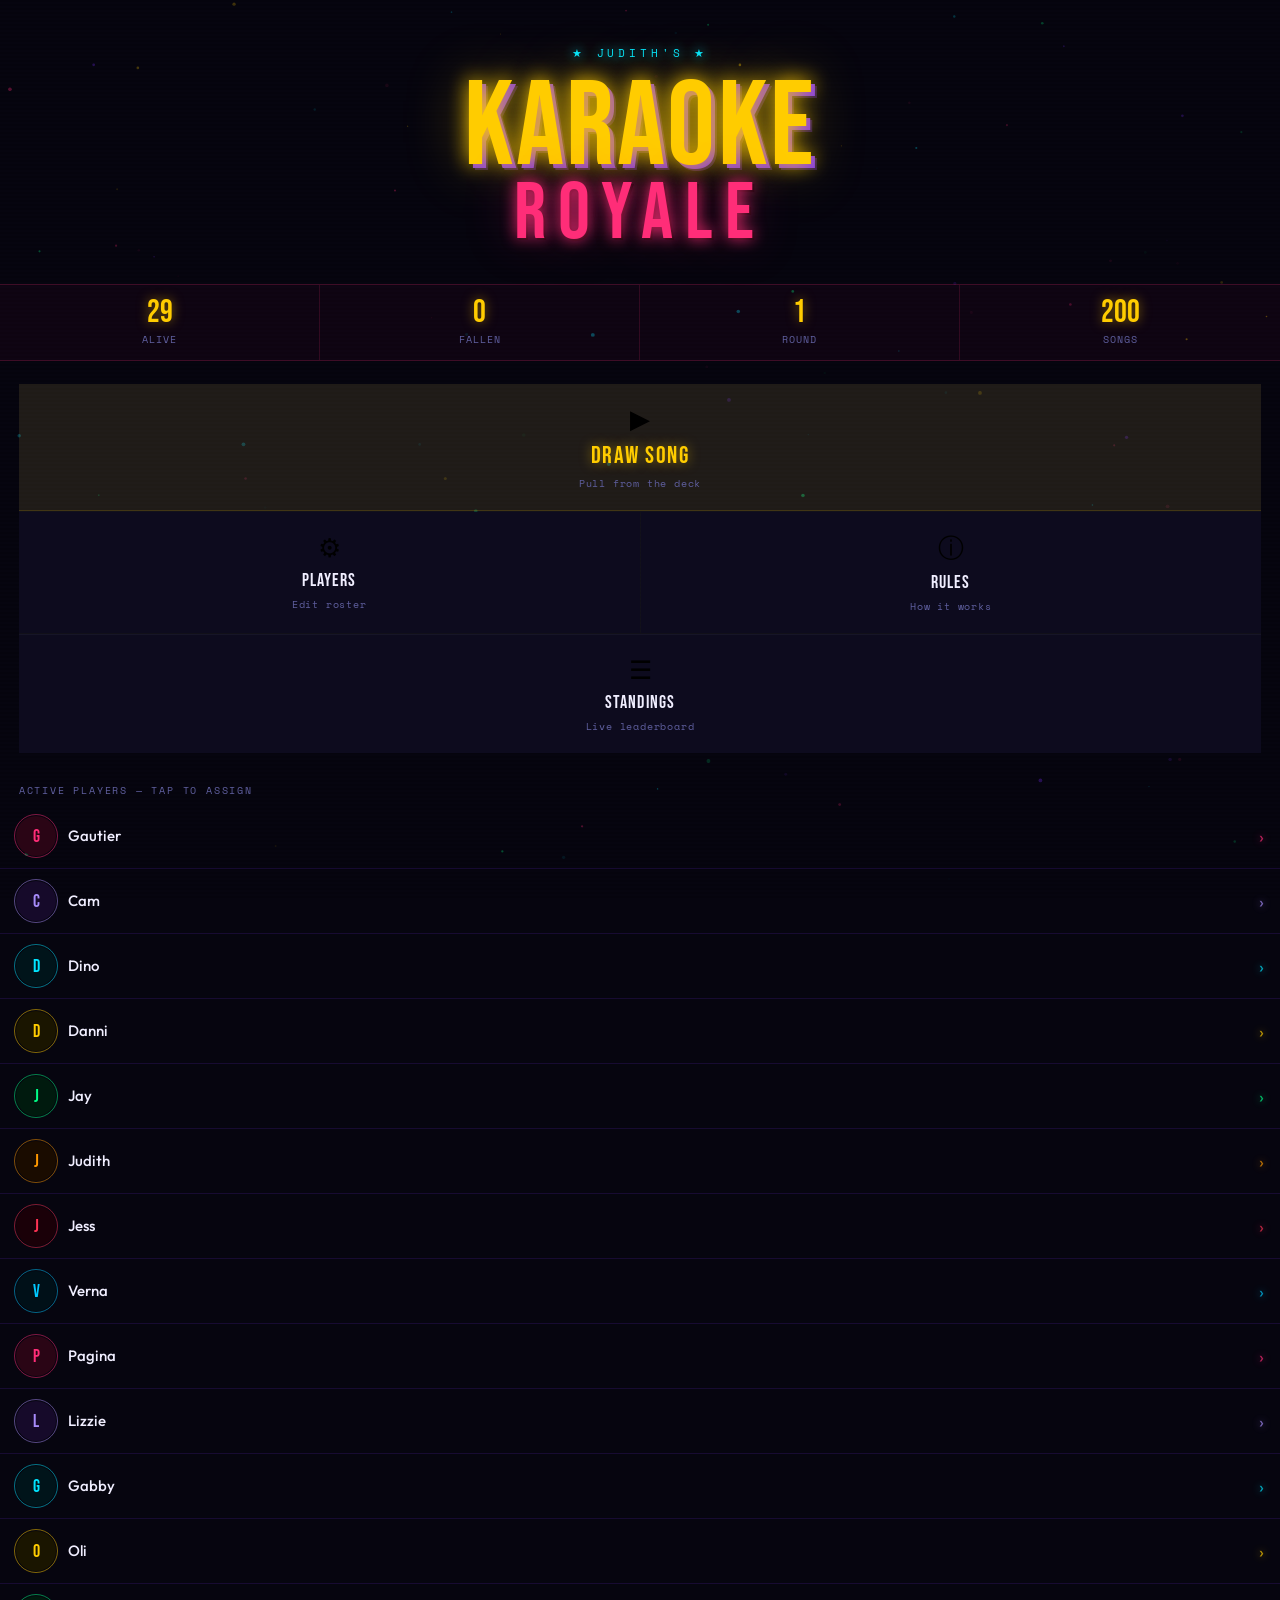
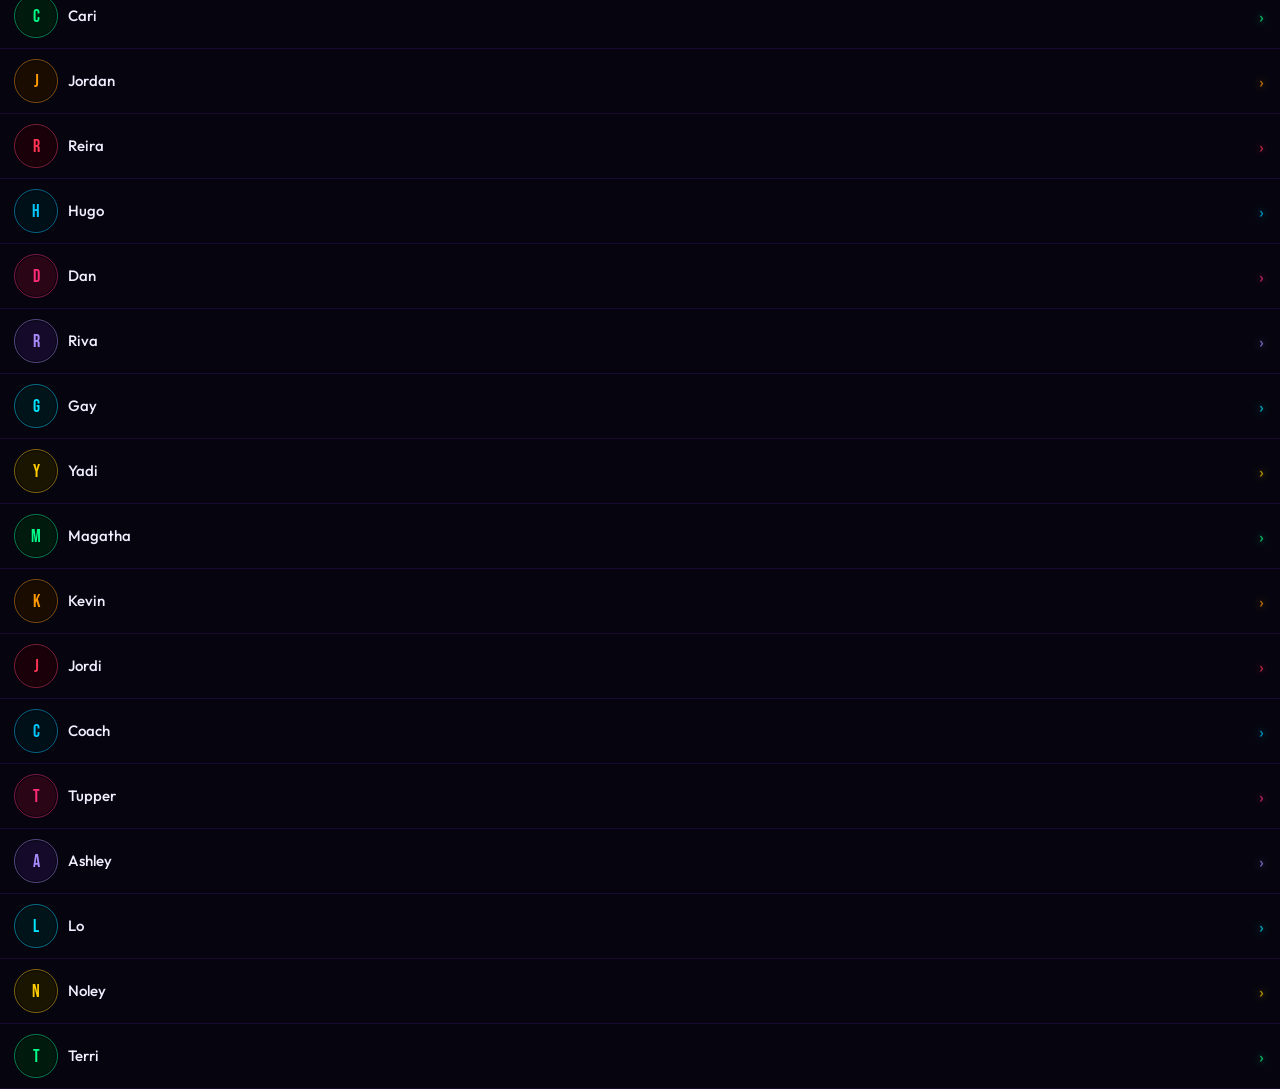
==== commit 64b02647: "Karaoke Showdown: enforce round-robin so everyone sings once per round Add roundQueue to track who s" ====
--- a/assets/games/karaoke-royale.html
+++ b/assets/games/karaoke-royale.html
@@ -861,7 +861,7 @@
 ];
 const gp=i=>PALETTES[i%PALETTES.length];
 
-let players=[],deck=[],songIdx=0,currentSinger=0,round=1,elimOrder=[],nextSinger=-1;
+let players=[],deck=[],songIdx=0,currentSinger=0,round=1,elimOrder=[],nextSinger=-1,roundQueue=[];
 
 function shuffle(a){for(let i=a.length-1;i>0;i--){const j=Math.floor(Math.random()*(i+1));[a[i],a[j]]=[a[j],a[i]];}return a;}
 function initPlayers(){
@@ -899,13 +899,30 @@
     </div>`;
   }).join('');
 }
-function selectSinger(idx){currentSinger=idx;drawSong();}
+function refillQueue(excludeIdx){
+  /* Build a fresh shuffled queue of all alive players except the one just sung */
+  const alive=players.filter(p=>p.alive&&p.idx!==excludeIdx);
+  roundQueue=shuffle(alive.map(p=>p.idx));
+}
+function nextFromQueue(){
+  /* Drop any dead players that may have been in the queue */
+  roundQueue=roundQueue.filter(idx=>players[idx]&&players[idx].alive);
+  if(roundQueue.length===0)refillQueue(currentSinger);
+  return roundQueue.shift();
+}
+function selectSinger(idx){
+  /* Manual tap from home — put that person up and rebuild queue without them */
+  currentSinger=idx;
+  refillQueue(idx);
+  drawSong();
+}
 function drawSong(){
   if(songIdx>=deck.length)initDeck();
   const alive=players.filter(p=>p.alive);
   if(alive.length<=1){showWinner();return;}
+  /* If currentSinger is dead or unset, pull from queue */
   if(!players[currentSinger]||!players[currentSinger].alive)
-    currentSinger=alive[Math.floor(Math.random()*alive.length)].idx;
+    currentSinger=nextFromQueue();
   nextSinger=-1;
   const song=deck[songIdx];
   const singer=players[currentSinger];
@@ -935,6 +952,9 @@
 }
 function pickNext(idx){
   nextSinger=idx;
+  /* Move chosen player to front of queue so they go next */
+  roundQueue=roundQueue.filter(i=>i!==idx);
+  roundQueue.unshift(idx);
   document.querySelectorAll('.next-chip').forEach(c=>c.classList.remove('selected'));
   const el=document.getElementById('nc-'+idx);
   if(el)el.classList.add('selected');
@@ -948,6 +968,8 @@
   else{
     singer.alive=false;singer.elimRound=round;singer.elimSong=song[0];
     elimOrder.unshift({...singer});round++;
+    /* Remove eliminated player from queue in case they were still in it */
+    roundQueue=roundQueue.filter(i=>i!==singer.idx);
     const alive=players.filter(p=>p.alive);
     if(alive.length<=1){showWinner();return;}
     showVerdict('fail',singer,song);
@@ -970,8 +992,8 @@
   go('s-verdict');
 }
 function afterVerdict(){
-  if(nextSinger>=0&&players[nextSinger]&&players[nextSinger].alive)currentSinger=nextSinger;
-  else{const alive=players.filter(p=>p.alive);currentSinger=alive[Math.floor(Math.random()*alive.length)].idx;}
+  /* Pull next singer from queue (condemned's pick is already at front if chosen) */
+  currentSinger=nextFromQueue();
   nextSinger=-1;drawSong();
 }
 function renderStandings(){
@@ -1033,12 +1055,12 @@
   if(!names.length)return;
   const shuffled=shuffle(names);
   players=shuffled.map((n,i)=>({name:n,idx:i,alive:true,elimRound:null,elimSong:null}));
-  currentSinger=0;round=1;elimOrder=[];nextSinger=-1;
+  currentSinger=0;round=1;elimOrder=[];nextSinger=-1;roundQueue=[];
   initDeck();go('s-home');
 }
 function resetAll(){
   initPlayers();initDeck();
-  currentSinger=0;round=1;elimOrder=[];nextSinger=-1;
+  currentSinger=0;round=1;elimOrder=[];nextSinger=-1;roundQueue=[];
   go('s-home');
 }
 initPlayers();initDeck();updateHome();
